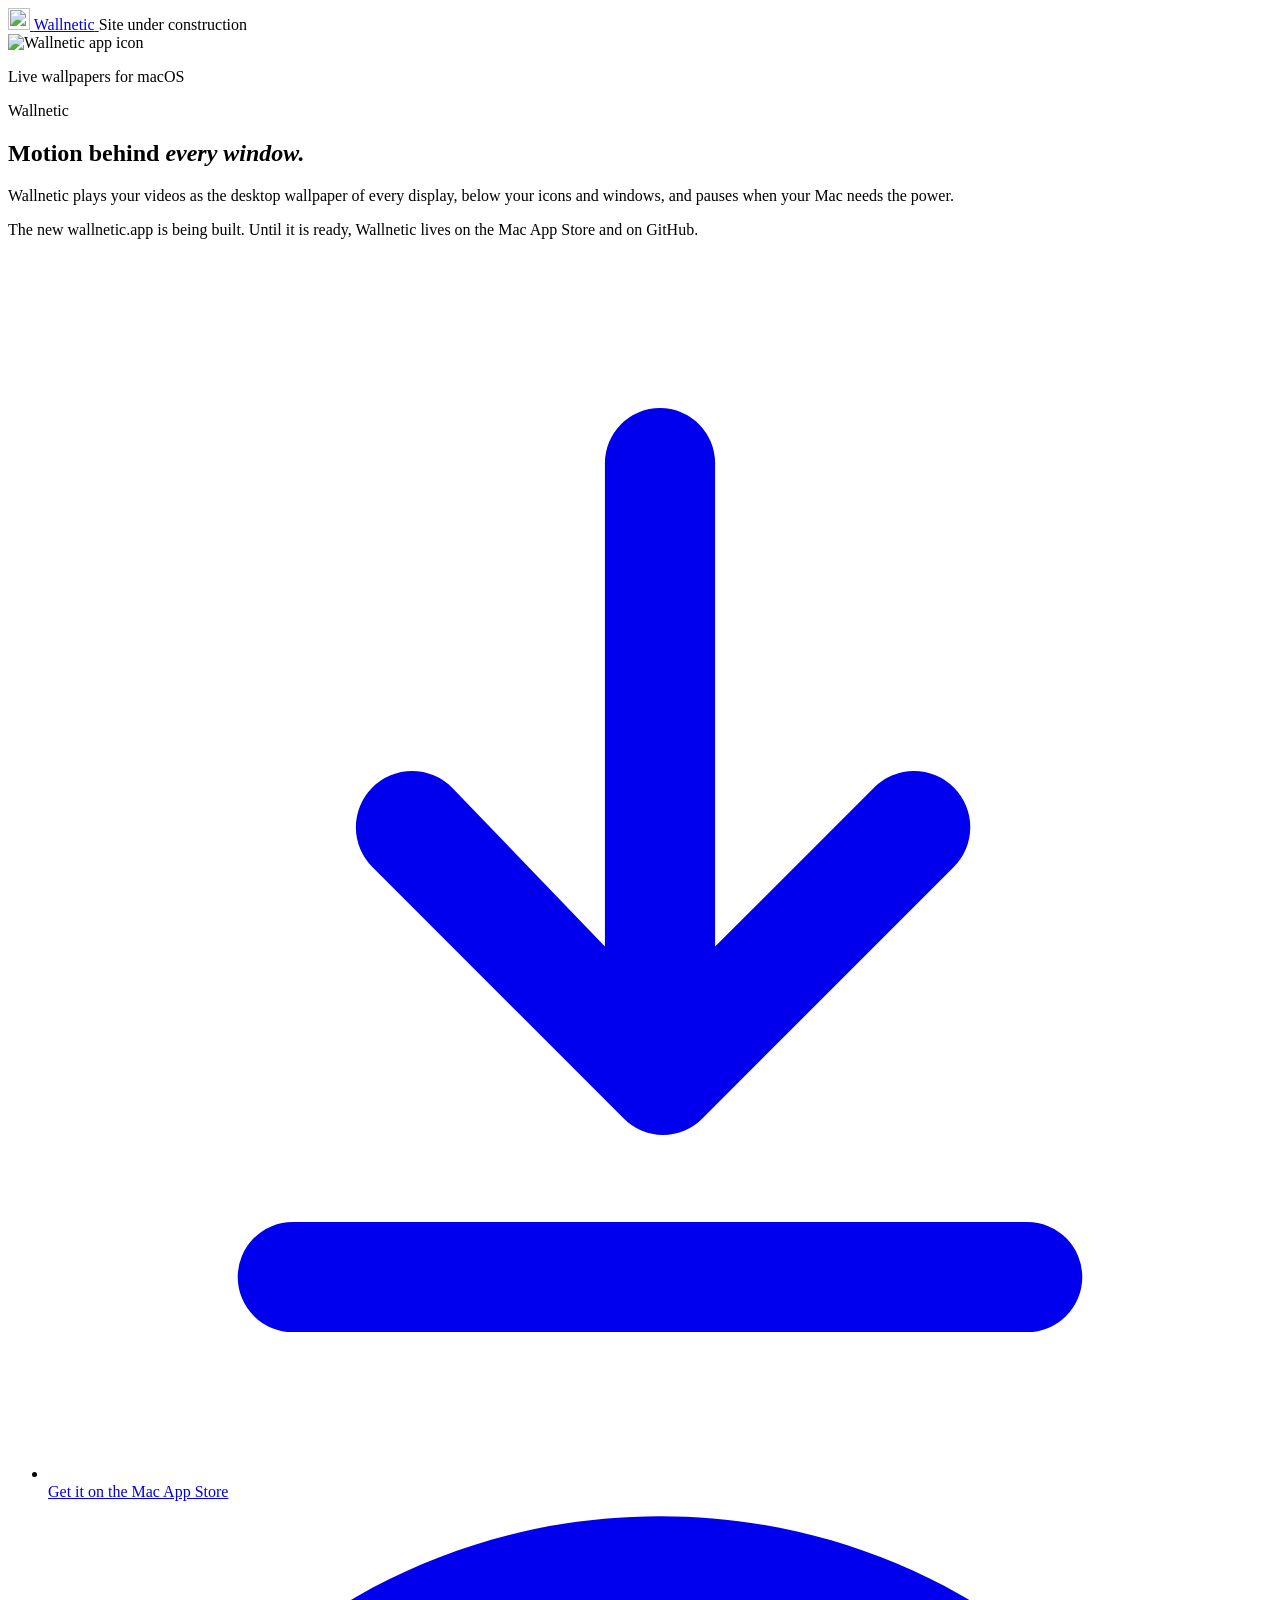
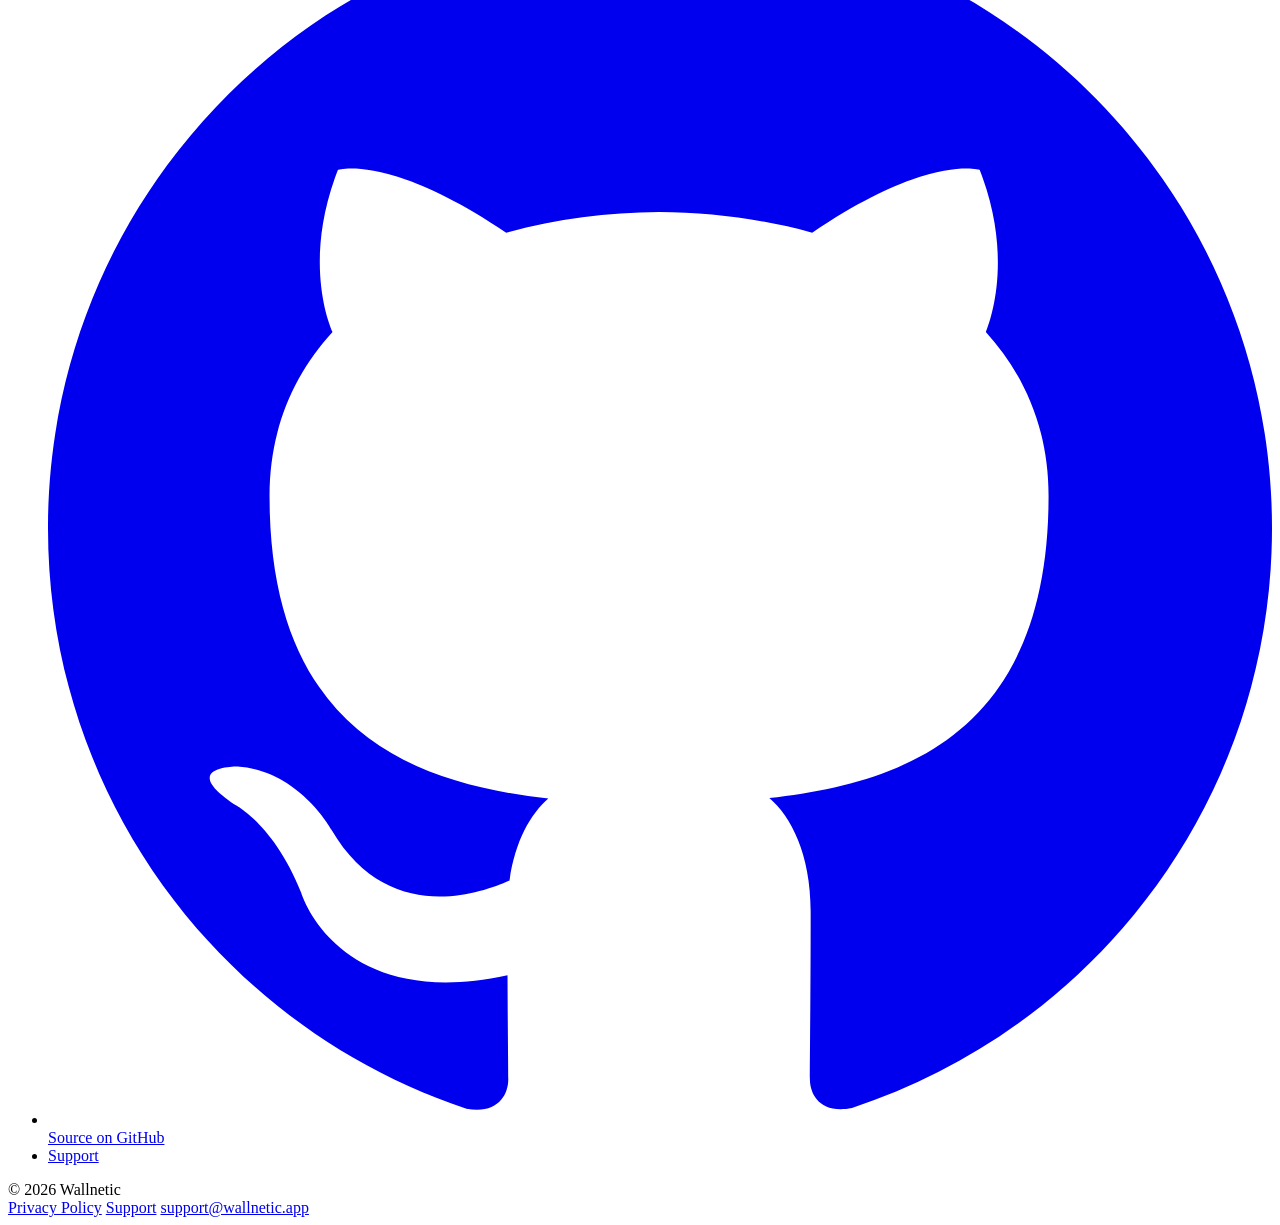
==== site/index.html @ c2515aa4 "feat: add a placeholder site for wallnetic.app The App Store listing's privacy link and developer we" ====
<!doctype html>
<html lang="en">
<head>
  <meta charset="utf-8">
  <meta name="viewport" content="width=device-width, initial-scale=1">
  <title>Wallnetic: live video wallpapers for macOS</title>
  <meta name="description" content="Wallnetic turns your videos into live wallpapers for macOS, on every display. The new website is on its way; Wallnetic is on the Mac App Store.">
  <meta name="color-scheme" content="dark light">
  <meta name="theme-color" content="#05070d" media="(prefers-color-scheme: dark)">
  <meta name="theme-color" content="#f4efe7" media="(prefers-color-scheme: light)">
  <link rel="canonical" href="https://wallnetic.app/">
  <link rel="icon" type="image/png" href="/favicon.png">
  <link rel="apple-touch-icon" href="/apple-touch-icon.png">
  <meta property="og:type" content="website">
  <meta property="og:title" content="Wallnetic: live video wallpapers for macOS">
  <meta property="og:description" content="Motion behind every window. Wallnetic is on the Mac App Store.">
  <meta property="og:url" content="https://wallnetic.app/">
  <meta property="og:image" content="https://wallnetic.app/icon-512.png">
  <link rel="stylesheet" href="/styles.css">
  <script src="/clock.js" defer></script>
</head>
<body>
  <div class="wallpaper" aria-hidden="true">
    <span class="field one"></span>
    <span class="field two"></span>
    <span class="field three"></span>
    <span class="field four"></span>
  </div>
  <div class="desktop-clock" aria-hidden="true" data-clock></div>

  <div class="desktop">
    <header class="menubar">
      <a class="wordmark" href="/" aria-label="Wallnetic home">
        <img src="/favicon.png" alt="" width="22" height="22">
        <span>Wallnetic</span>
      </a>
      <span class="status">Site under construction</span>
    </header>

    <main>
      <section class="window" aria-labelledby="headline">
        <div class="app rise">
          <img src="/apple-touch-icon.png" alt="Wallnetic app icon" width="72" height="72">
          <div>
            <p class="kicker">Live wallpapers for macOS</p>
            <p class="app-name">Wallnetic</p>
          </div>
        </div>

        <h1 id="headline" class="rise d1">Motion behind <em>every window.</em></h1>

        <p class="pitch rise d2">
          Wallnetic plays your videos as the desktop wallpaper of every display,
          below your icons and windows, and pauses when your Mac needs the power.
        </p>

        <p class="note rise d3">
          The new wallnetic.app is being built. Until it is ready, Wallnetic lives
          on the Mac App Store and on GitHub.
        </p>

        <ul class="actions rise d4">
          <li>
            <a class="button primary" href="https://apps.apple.com/app/id6760347328">
              <svg viewBox="0 0 20 20" aria-hidden="true"><path fill="currentColor" d="M10 2.5a.9.9 0 0 1 .9.9v7.9l2.6-2.6a.9.9 0 1 1 1.3 1.3l-4.1 4.1a.9.9 0 0 1-1.3 0L5.3 10a.9.9 0 1 1 1.3-1.3l2.5 2.6V3.4a.9.9 0 0 1 .9-.9ZM4 15.8h12a.9.9 0 1 1 0 1.8H4a.9.9 0 1 1 0-1.8Z"/></svg>
              Get it on the Mac App Store
            </a>
          </li>
          <li>
            <a class="button" href="https://github.com/fatihkan/wallnetic">
              <svg viewBox="0 0 24 24" aria-hidden="true"><path fill="currentColor" d="M12 .297c-6.63 0-12 5.373-12 12 0 5.303 3.438 9.8 8.205 11.385.6.113.82-.258.82-.577 0-.285-.01-1.04-.015-2.04-3.338.724-4.042-1.61-4.042-1.61C4.422 18.07 3.633 17.7 3.633 17.7c-1.087-.744.084-.729.084-.729 1.205.084 1.838 1.236 1.838 1.236 1.07 1.835 2.809 1.305 3.495.998.108-.776.417-1.305.76-1.605-2.665-.3-5.466-1.332-5.466-5.93 0-1.31.465-2.38 1.235-3.22-.135-.303-.54-1.523.105-3.176 0 0 1.005-.322 3.3 1.23.96-.267 1.98-.399 3-.405 1.02.006 2.04.138 3 .405 2.28-1.552 3.285-1.23 3.285-1.23.645 1.653.24 2.873.12 3.176.765.84 1.23 1.91 1.23 3.22 0 4.61-2.805 5.625-5.475 5.92.42.36.81 1.096.81 2.22 0 1.606-.015 2.896-.015 3.286 0 .315.21.69.825.57C20.565 22.092 24 17.592 24 12.297c0-6.627-5.373-12-12-12"/></svg>
              Source on GitHub
            </a>
          </li>
          <li>
            <a class="button" href="/support/">Support</a>
          </li>
        </ul>
      </section>
    </main>

    <footer>
      <span>© 2026 Wallnetic</span>
      <nav aria-label="Legal and help">
        <a href="/privacy">Privacy Policy</a>
        <a href="/support/">Support</a>
        <a href="mailto:support@wallnetic.app">support@wallnetic.app</a>
      </nav>
    </footer>
  </div>
</body>
</html>
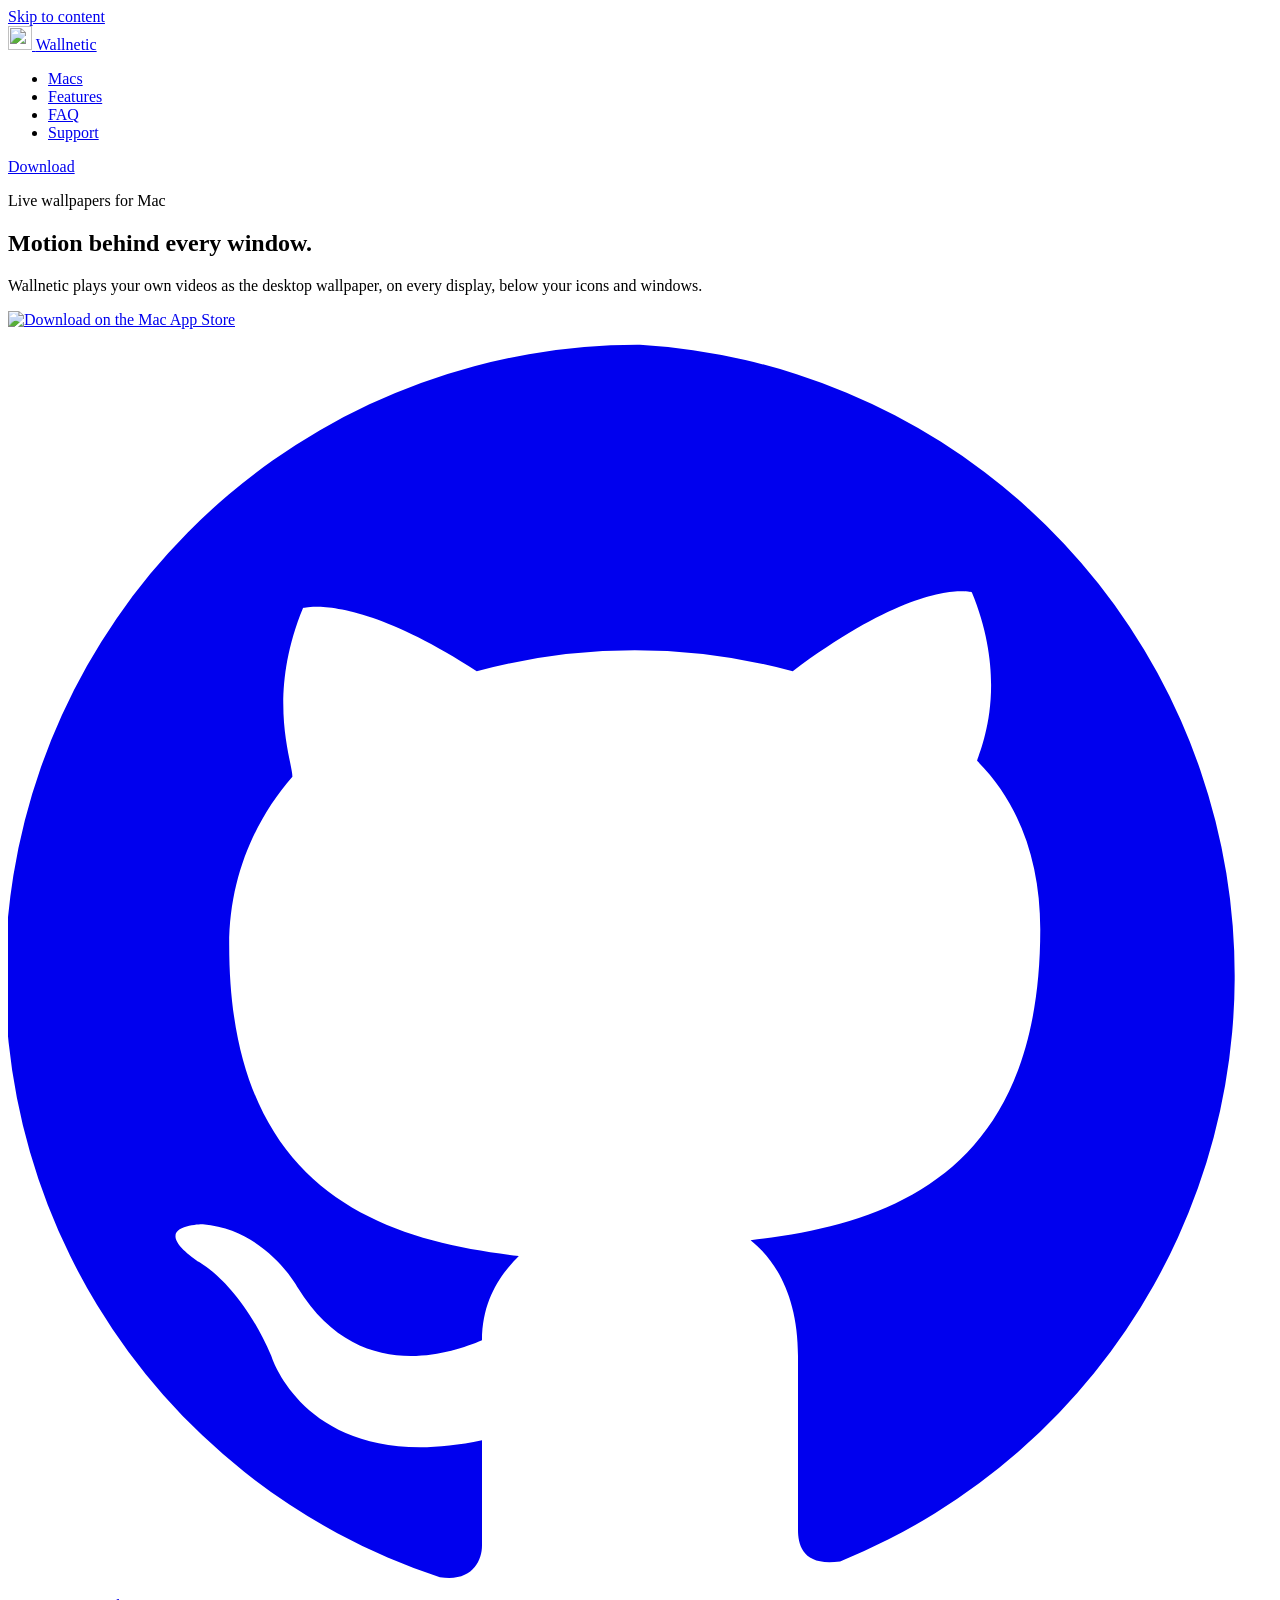
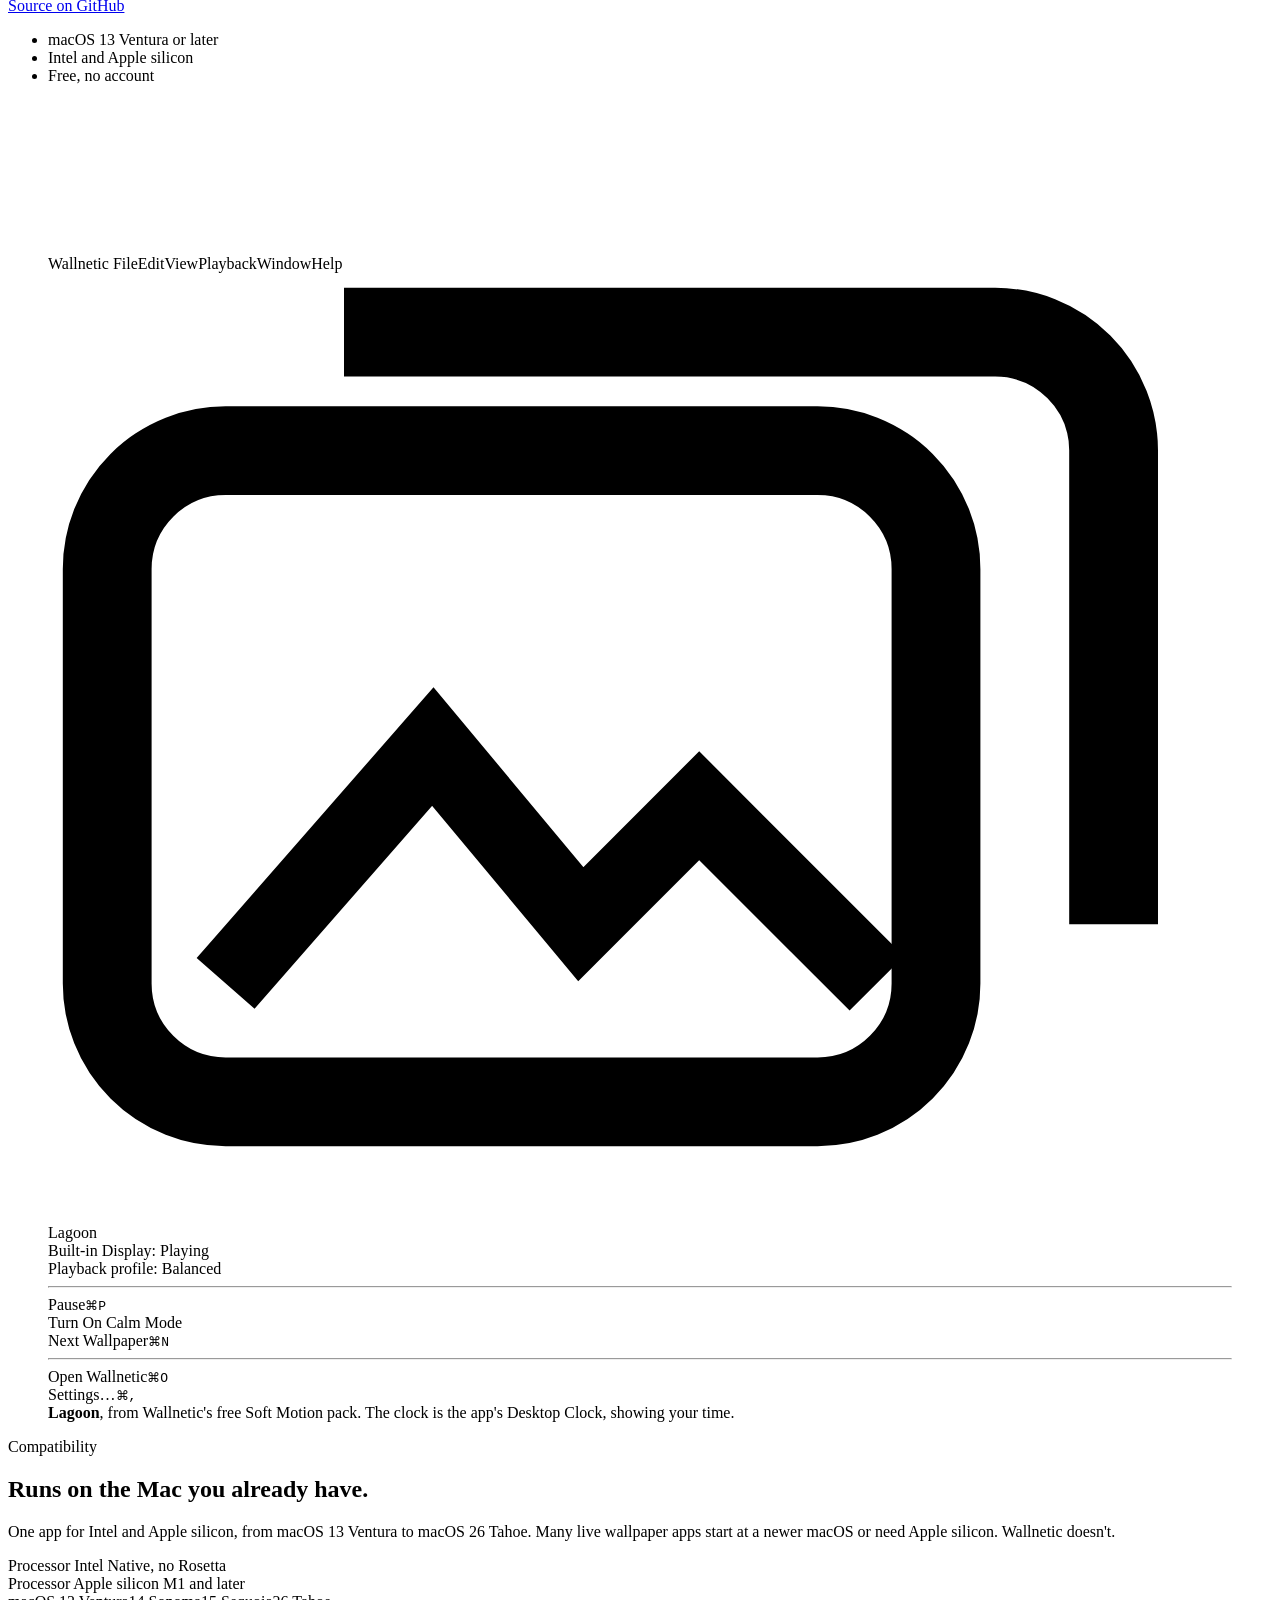
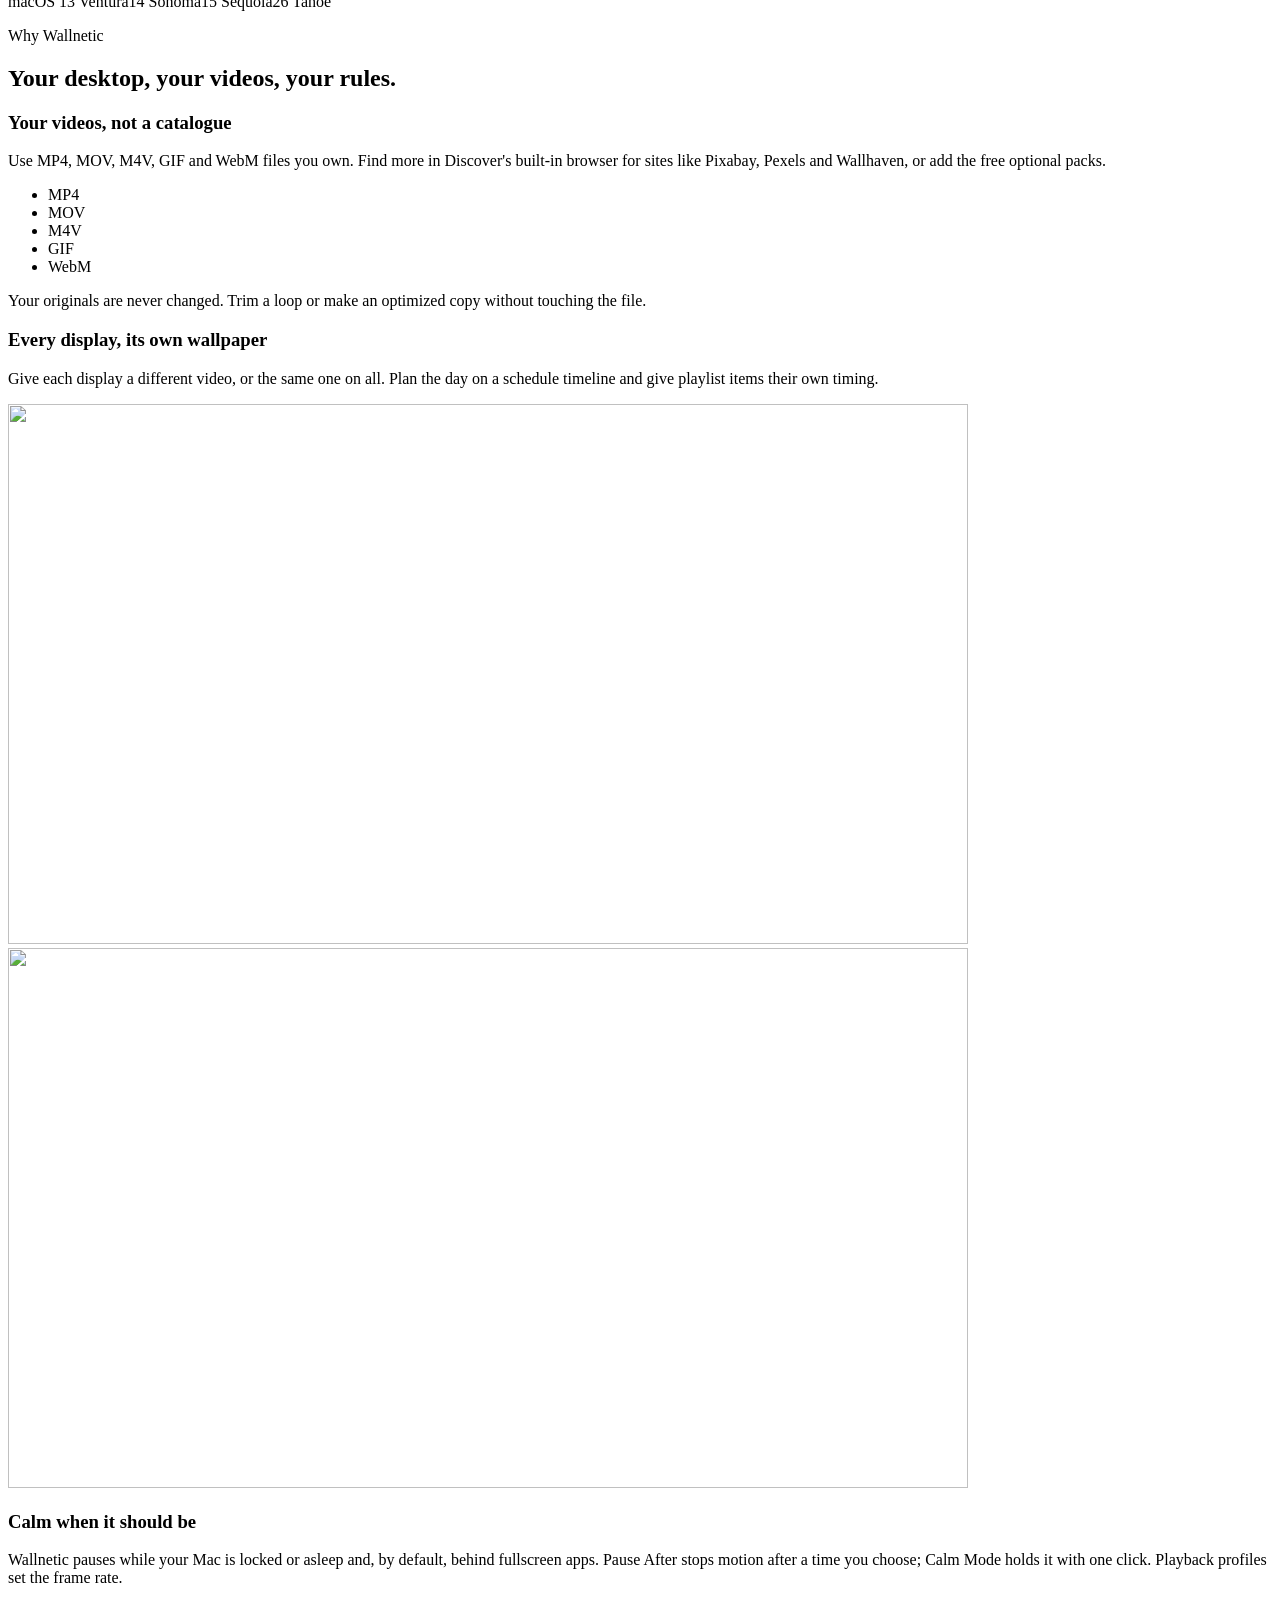
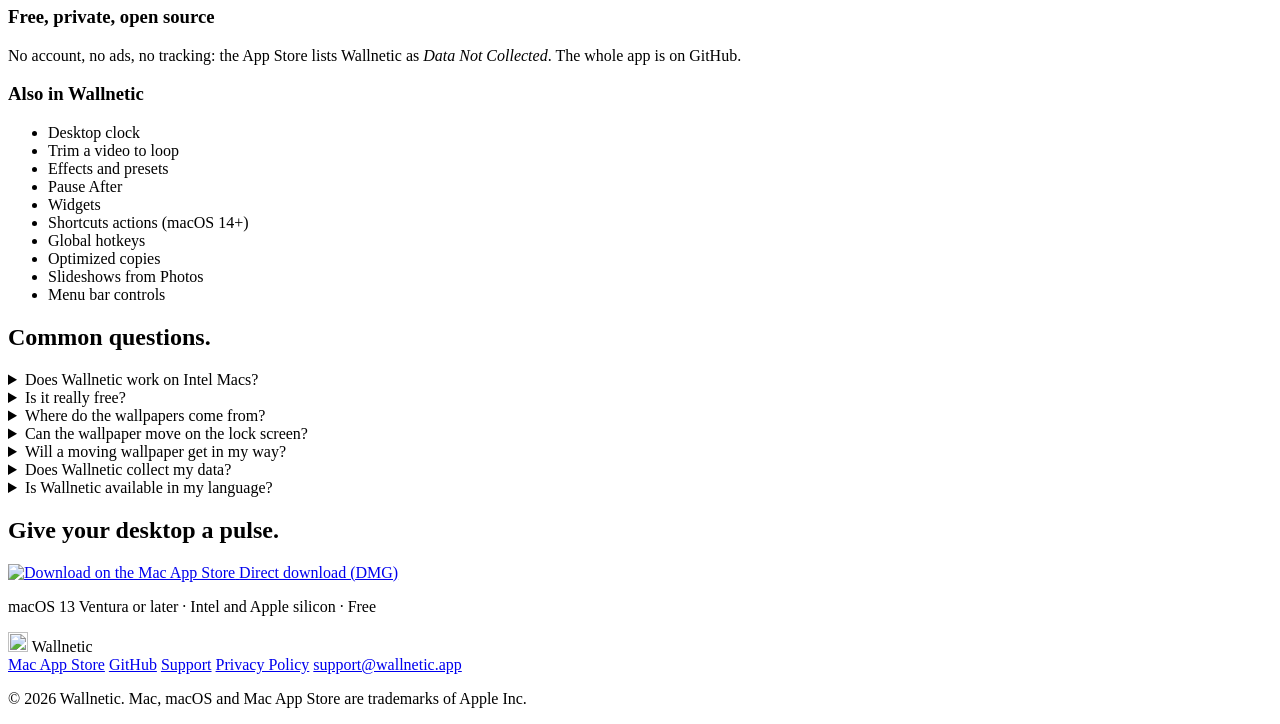
==== commit d9c62104: "feat: replace the wallnetic.app placeholder with a product page #342 A1 and A2. The page is one stat" ====
--- a/site/index.html
+++ b/site/index.html
@@ -3,90 +3,294 @@
 <head>
   <meta charset="utf-8">
   <meta name="viewport" content="width=device-width, initial-scale=1">
-  <title>Wallnetic: live video wallpapers for macOS</title>
-  <meta name="description" content="Wallnetic turns your videos into live wallpapers for macOS, on every display. The new website is on its way; Wallnetic is on the Mac App Store.">
-  <meta name="color-scheme" content="dark light">
-  <meta name="theme-color" content="#05070d" media="(prefers-color-scheme: dark)">
-  <meta name="theme-color" content="#f4efe7" media="(prefers-color-scheme: light)">
+  <title>Wallnetic: live video wallpapers for Mac, on Intel and Apple silicon</title>
+  <meta name="description" content="Wallnetic plays your own videos as the desktop wallpaper on every display. Free, open source and private. macOS 13 Ventura or later, on Intel and Apple silicon Macs.">
+  <meta name="color-scheme" content="light dark">
+  <meta name="theme-color" content="#f5f5f7" media="(prefers-color-scheme: light)">
+  <meta name="theme-color" content="#000000" media="(prefers-color-scheme: dark)">
   <link rel="canonical" href="https://wallnetic.app/">
   <link rel="icon" type="image/png" href="/favicon.png">
   <link rel="apple-touch-icon" href="/apple-touch-icon.png">
   <meta property="og:type" content="website">
-  <meta property="og:title" content="Wallnetic: live video wallpapers for macOS">
-  <meta property="og:description" content="Motion behind every window. Wallnetic is on the Mac App Store.">
+  <meta property="og:site_name" content="Wallnetic">
+  <meta property="og:title" content="Wallnetic: live video wallpapers for Mac">
+  <meta property="og:description" content="Your own videos as a live desktop wallpaper, on every display. Free and open source. macOS 13 or later, Intel and Apple silicon.">
   <meta property="og:url" content="https://wallnetic.app/">
-  <meta property="og:image" content="https://wallnetic.app/icon-512.png">
-  <link rel="stylesheet" href="/styles.css">
-  <script src="/clock.js" defer></script>
+  <meta property="og:image" content="https://wallnetic.app/img/og.jpg">
+  <meta property="og:image:width" content="1200">
+  <meta property="og:image:height" content="630">
+  <meta property="og:image:alt" content="A Mac desktop with a live Wallnetic wallpaper, the desktop clock and the Wallnetic menu.">
+  <meta name="twitter:card" content="summary_large_image">
+  <link rel="stylesheet" href="/site.css">
+  <script src="/site.js" defer></script>
 </head>
 <body>
-  <div class="wallpaper" aria-hidden="true">
-    <span class="field one"></span>
-    <span class="field two"></span>
-    <span class="field three"></span>
-    <span class="field four"></span>
-  </div>
-  <div class="desktop-clock" aria-hidden="true" data-clock></div>
-
-  <div class="desktop">
-    <header class="menubar">
-      <a class="wordmark" href="/" aria-label="Wallnetic home">
-        <img src="/favicon.png" alt="" width="22" height="22">
+  <a class="skip" href="#main">Skip to content</a>
+
+  <header class="nav-wrap">
+    <nav class="nav glass" aria-label="Main">
+      <a class="brand" href="/" aria-label="Wallnetic home">
+        <img src="/favicon.png" alt="" width="24" height="24">
         <span>Wallnetic</span>
       </a>
-      <span class="status">Site under construction</span>
-    </header>
-
-    <main>
-      <section class="window" aria-labelledby="headline">
-        <div class="app rise">
-          <img src="/apple-touch-icon.png" alt="Wallnetic app icon" width="72" height="72">
-          <div>
-            <p class="kicker">Live wallpapers for macOS</p>
-            <p class="app-name">Wallnetic</p>
+      <ul class="nav-links">
+        <li><a href="#macs">Macs</a></li>
+        <li><a href="#features">Features</a></li>
+        <li><a href="#faq">FAQ</a></li>
+        <li><a href="/support/">Support</a></li>
+      </ul>
+      <a class="pill-button" href="https://apps.apple.com/app/id6760347328?mt=12">Download</a>
+    </nav>
+  </header>
+
+  <main id="main">
+    <section class="hero" aria-labelledby="headline">
+      <p class="eyebrow">Live wallpapers for Mac</p>
+      <h1 id="headline">Motion behind <span class="ink">every window.</span></h1>
+      <p class="lede">
+        Wallnetic plays your own videos as the desktop wallpaper, on every display,
+        below your icons and windows.
+      </p>
+
+      <div class="cta">
+        <a class="store-badge" href="https://apps.apple.com/app/id6760347328?mt=12">
+          <picture>
+            <source srcset="/img/mac-app-store-badge-white.svg" media="(prefers-color-scheme: dark)">
+            <img src="/img/mac-app-store-badge.svg" alt="Download on the Mac App Store" width="171" height="44">
+          </picture>
+        </a>
+        <a class="button" href="https://github.com/fatihkan/wallnetic">
+          <svg viewBox="0 0 24 24" aria-hidden="true"><path fill="currentColor" d="M12 .3a12 12 0 0 0-3.8 23.4c.6.1.8-.3.8-.6v-2c-3.3.7-4-1.6-4-1.6-.6-1.4-1.4-1.8-1.4-1.8-1-.7.1-.7.1-.7 1.2.1 1.8 1.2 1.8 1.2 1.1 1.8 2.8 1.3 3.5 1 0-.8.4-1.3.7-1.6-2.7-.3-5.5-1.3-5.5-5.9 0-1.3.5-2.4 1.2-3.2 0-.3-.5-1.5.2-3.2 0 0 1-.3 3.3 1.2a11.5 11.5 0 0 1 6 0C17.3 4.7 18.3 5 18.3 5c.7 1.7.2 2.9.1 3.2.8.8 1.2 1.9 1.2 3.2 0 4.6-2.8 5.6-5.5 5.9.5.4.9 1.1.9 2.2v3.3c0 .3.1.7.8.6A12 12 0 0 0 12 .3"/></svg>
+          Source on GitHub
+        </a>
+      </div>
+
+      <ul class="reqs" aria-label="Requirements">
+        <li>macOS 13 Ventura or later</li>
+        <li>Intel and Apple silicon</li>
+        <li>Free, no account</li>
+      </ul>
+    </section>
+
+    <figure class="stage">
+      <div class="screen" role="img" aria-label="A Mac desktop playing the Lagoon wallpaper, with Wallnetic's desktop clock and its menu bar menu open.">
+        <video class="wallpaper" src="/media/lagoon.mp4" poster="/media/lagoon-poster.jpg" muted loop playsinline preload="metadata" data-motion></video>
+        <div class="menubar" aria-hidden="true">
+          <span class="mb-app">Wallnetic</span>
+          <span>File</span><span>Edit</span><span>View</span><span>Playback</span><span>Window</span><span>Help</span>
+          <span class="mb-spacer"></span>
+          <svg class="mb-icon" viewBox="0 0 20 16"><rect x="1" y="3" width="14" height="11" rx="2" fill="none" stroke="currentColor" stroke-width="1.5"/><path d="M5 1h11a2 2 0 0 1 2 2v8" fill="none" stroke="currentColor" stroke-width="1.5"/><path d="M3 12l3.5-4 2.5 3 2-2 3 3" fill="none" stroke="currentColor" stroke-width="1.3"/></svg>
+          <span class="mb-time" data-menubar-clock></span>
+        </div>
+        <div class="desk-clock" data-clock aria-hidden="true"></div>
+        <div class="menu glass" aria-hidden="true">
+          <div class="menu-item strong"><span class="mi-icon"></span>Lagoon</div>
+          <div class="menu-item muted">Built-in Display: <span data-state>Playing</span></div>
+          <div class="menu-item muted">Playback profile: Balanced</div>
+          <hr>
+          <div class="menu-item"><span data-pause-label>Pause</span><kbd>⌘P</kbd></div>
+          <div class="menu-item"><span data-calm-label>Turn On Calm Mode</span></div>
+          <div class="menu-item">Next Wallpaper<kbd>⌘N</kbd></div>
+          <hr>
+          <div class="menu-item">Open Wallnetic<kbd>⌘O</kbd></div>
+          <div class="menu-item">Settings…<kbd>⌘,</kbd></div>
+        </div>
+      </div>
+      <button class="calm glass" type="button" data-calm hidden aria-pressed="false">Turn On Calm Mode</button>
+      <figcaption>
+        <strong>Lagoon</strong>, from Wallnetic's free Soft Motion pack. The clock is the
+        app's Desktop Clock, showing your time.
+      </figcaption>
+    </figure>
+
+    <section id="macs" class="macs" aria-labelledby="macs-title">
+      <div class="macs-copy">
+        <p class="eyebrow">Compatibility</p>
+        <h2 id="macs-title">Runs on the Mac you already have.</h2>
+        <p>
+          One app for Intel and Apple silicon, from macOS 13 Ventura to macOS 26
+          Tahoe. Many live wallpaper apps start at a newer macOS or need Apple
+          silicon. Wallnetic doesn't.
+        </p>
+      </div>
+      <div class="chips" role="list">
+        <div class="chip" role="listitem">
+          <span class="chip-kicker">Processor</span>
+          <span class="chip-title">Intel</span>
+          <span class="chip-note">Native, no Rosetta</span>
+        </div>
+        <div class="chip" role="listitem">
+          <span class="chip-kicker">Processor</span>
+          <span class="chip-title">Apple silicon</span>
+          <span class="chip-note">M1 and later</span>
+        </div>
+        <div class="chip wide" role="listitem">
+          <span class="chip-kicker">macOS</span>
+          <span class="versions">
+            <span>13 Ventura</span><span>14 Sonoma</span><span>15 Sequoia</span><span>26 Tahoe</span>
+          </span>
+        </div>
+      </div>
+    </section>
+
+    <section id="features" class="features" aria-labelledby="features-title">
+      <p class="eyebrow">Why Wallnetic</p>
+      <h2 id="features-title">Your desktop, your videos, your rules.</h2>
+
+      <div class="cards">
+        <article class="card">
+          <h3>Your videos, not a catalogue</h3>
+          <p>
+            Use MP4, MOV, M4V, GIF and WebM files you own. Find more in Discover's
+            built-in browser for sites like Pixabay, Pexels and Wallhaven, or add
+            the free optional packs.
+          </p>
+          <ul class="formats" aria-label="Supported formats">
+            <li>MP4</li><li>MOV</li><li>M4V</li><li>GIF</li><li>WebM</li>
+          </ul>
+          <p class="card-note">Your originals are never changed. Trim a loop or make an optimized copy without touching the file.</p>
+        </article>
+
+        <article class="card displays">
+          <h3>Every display, its own wallpaper</h3>
+          <p>
+            Give each display a different video, or the same one on all. Plan the
+            day on a schedule timeline and give playlist items their own timing.
+          </p>
+          <div class="mini-displays" aria-hidden="true">
+            <img src="/media/lagoon-still.jpg" alt="" width="960" height="540" loading="lazy">
+            <img src="/media/ember-still.jpg" alt="" width="960" height="540" loading="lazy">
           </div>
-        </div>
-
-        <h1 id="headline" class="rise d1">Motion behind <em>every window.</em></h1>
-
-        <p class="pitch rise d2">
-          Wallnetic plays your videos as the desktop wallpaper of every display,
-          below your icons and windows, and pauses when your Mac needs the power.
-        </p>
-
-        <p class="note rise d3">
-          The new wallnetic.app is being built. Until it is ready, Wallnetic lives
-          on the Mac App Store and on GitHub.
-        </p>
-
-        <ul class="actions rise d4">
-          <li>
-            <a class="button primary" href="https://apps.apple.com/app/id6760347328">
-              <svg viewBox="0 0 20 20" aria-hidden="true"><path fill="currentColor" d="M10 2.5a.9.9 0 0 1 .9.9v7.9l2.6-2.6a.9.9 0 1 1 1.3 1.3l-4.1 4.1a.9.9 0 0 1-1.3 0L5.3 10a.9.9 0 1 1 1.3-1.3l2.5 2.6V3.4a.9.9 0 0 1 .9-.9ZM4 15.8h12a.9.9 0 1 1 0 1.8H4a.9.9 0 1 1 0-1.8Z"/></svg>
-              Get it on the Mac App Store
-            </a>
-          </li>
-          <li>
-            <a class="button" href="https://github.com/fatihkan/wallnetic">
-              <svg viewBox="0 0 24 24" aria-hidden="true"><path fill="currentColor" d="M12 .297c-6.63 0-12 5.373-12 12 0 5.303 3.438 9.8 8.205 11.385.6.113.82-.258.82-.577 0-.285-.01-1.04-.015-2.04-3.338.724-4.042-1.61-4.042-1.61C4.422 18.07 3.633 17.7 3.633 17.7c-1.087-.744.084-.729.084-.729 1.205.084 1.838 1.236 1.838 1.236 1.07 1.835 2.809 1.305 3.495.998.108-.776.417-1.305.76-1.605-2.665-.3-5.466-1.332-5.466-5.93 0-1.31.465-2.38 1.235-3.22-.135-.303-.54-1.523.105-3.176 0 0 1.005-.322 3.3 1.23.96-.267 1.98-.399 3-.405 1.02.006 2.04.138 3 .405 2.28-1.552 3.285-1.23 3.285-1.23.645 1.653.24 2.873.12 3.176.765.84 1.23 1.91 1.23 3.22 0 4.61-2.805 5.625-5.475 5.92.42.36.81 1.096.81 2.22 0 1.606-.015 2.896-.015 3.286 0 .315.21.69.825.57C20.565 22.092 24 17.592 24 12.297c0-6.627-5.373-12-12-12"/></svg>
-              Source on GitHub
-            </a>
-          </li>
-          <li>
-            <a class="button" href="/support/">Support</a>
-          </li>
+        </article>
+
+        <article class="card">
+          <h3>Calm when it should be</h3>
+          <p>
+            Wallnetic pauses while your Mac is locked or asleep and, by default,
+            behind fullscreen apps. Pause After stops motion after a time you choose;
+            Calm Mode holds it with one click. Playback profiles set the frame rate.
+          </p>
+        </article>
+
+        <article class="card">
+          <h3>Free, private, open source</h3>
+          <p>
+            No account, no ads, no tracking: the App Store lists Wallnetic as
+            <em>Data Not Collected</em>. The whole app is on GitHub.
+          </p>
+        </article>
+      </div>
+
+      <div class="also">
+        <h3>Also in Wallnetic</h3>
+        <ul>
+          <li>Desktop clock</li>
+          <li>Trim a video to loop</li>
+          <li>Effects and presets</li>
+          <li>Pause After</li>
+          <li>Widgets</li>
+          <li>Shortcuts actions (macOS 14+)</li>
+          <li>Global hotkeys</li>
+          <li>Optimized copies</li>
+          <li>Slideshows from Photos</li>
+          <li>Menu bar controls</li>
         </ul>
-      </section>
-    </main>
-
-    <footer>
-      <span>© 2026 Wallnetic</span>
-      <nav aria-label="Legal and help">
-        <a href="/privacy">Privacy Policy</a>
-        <a href="/support/">Support</a>
-        <a href="mailto:support@wallnetic.app">support@wallnetic.app</a>
-      </nav>
-    </footer>
-  </div>
+      </div>
+    </section>
+
+    <section id="faq" class="faq" aria-labelledby="faq-title">
+      <h2 id="faq-title">Common questions.</h2>
+
+      <details>
+        <summary>Does Wallnetic work on Intel Macs?</summary>
+        <p>
+          Yes. The same app runs natively on Intel and Apple silicon Macs with
+          macOS 13 Ventura or later, from the Mac App Store or as a direct
+          download from GitHub.
+        </p>
+      </details>
+
+      <details>
+        <summary>Is it really free?</summary>
+        <p>
+          Yes. Wallnetic is free on the Mac App Store, with no account, ads or
+          subscription, and its source code is open on GitHub.
+        </p>
+      </details>
+
+      <details>
+        <summary>Where do the wallpapers come from?</summary>
+        <p>
+          From you. Import videos you own, browse wallpaper sites in Discover, or
+          download Wallnetic's free packs. Each website has its own license terms
+          for the videos it offers.
+        </p>
+      </details>
+
+      <details>
+        <summary>Can the wallpaper move on the lock screen?</summary>
+        <p>
+          No. macOS doesn't let apps play video on the lock screen. Wallnetic can
+          set a still frame of your wallpaper as the system wallpaper, which macOS
+          shows on the lock screen and in Mission Control.
+        </p>
+      </details>
+
+      <details>
+        <summary>Will a moving wallpaper get in my way?</summary>
+        <p>
+          It stays below your icons and windows and pauses while the Mac is locked,
+          asleep or showing a screen saver. You can also have it pause on battery,
+          behind fullscreen apps, after a set time, or with Calm Mode.
+        </p>
+      </details>
+
+      <details>
+        <summary>Does Wallnetic collect my data?</summary>
+        <p>
+          No. Your library and settings stay on your Mac. The
+          <a href="/privacy">privacy policy</a> describes the few optional features
+          that use the network.
+        </p>
+      </details>
+
+      <details>
+        <summary>Is Wallnetic available in my language?</summary>
+        <p>
+          The app is in English. Its App Store page is also available in French,
+          German and Simplified Chinese.
+        </p>
+      </details>
+    </section>
+
+    <section class="final" aria-labelledby="final-title">
+      <h2 id="final-title">Give your desktop a pulse.</h2>
+      <div class="cta">
+        <a class="store-badge" href="https://apps.apple.com/app/id6760347328?mt=12">
+          <picture>
+            <source srcset="/img/mac-app-store-badge-white.svg" media="(prefers-color-scheme: dark)">
+            <img src="/img/mac-app-store-badge.svg" alt="Download on the Mac App Store" width="171" height="44">
+          </picture>
+        </a>
+        <a class="button" href="https://github.com/fatihkan/wallnetic/releases/latest">Direct download (DMG)</a>
+      </div>
+      <p class="reqs-line">macOS 13 Ventura or later · Intel and Apple silicon · Free</p>
+    </section>
+  </main>
+
+  <footer class="footer">
+    <div class="footer-brand">
+      <img src="/favicon.png" alt="" width="20" height="20">
+      <span>Wallnetic</span>
+    </div>
+    <nav aria-label="Footer">
+      <a href="https://apps.apple.com/app/id6760347328?mt=12">Mac App Store</a>
+      <a href="https://github.com/fatihkan/wallnetic">GitHub</a>
+      <a href="/support/">Support</a>
+      <a href="/privacy">Privacy Policy</a>
+      <a href="mailto:support@wallnetic.app">support@wallnetic.app</a>
+    </nav>
+    <p class="fine">© 2026 Wallnetic. Mac, macOS and Mac App Store are trademarks of Apple Inc.</p>
+  </footer>
 </body>
 </html>
